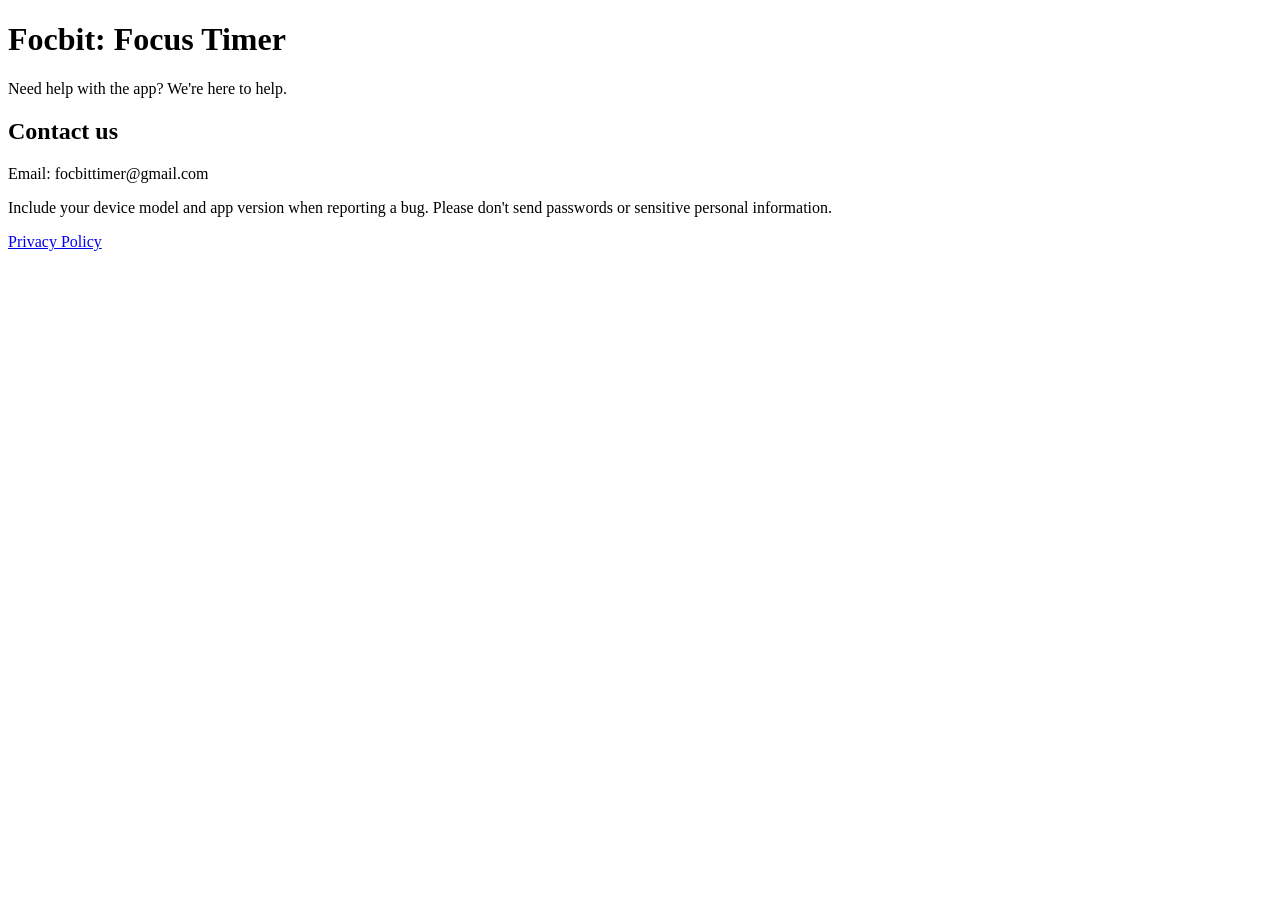
==== index.html @ 4e266520 "Create index.html" ====
<!doctype html>
<html lang="en">
<head>
  <meta charset="utf-8">
  <meta name="viewport" content="width=device-width, initial-scale=1">
  <title>Focbit: Focus Timer</title>
</head>
<body>
  <main>
    <h1>Focbit: Focus Timer</h1>
    <p>Need help with the app? We're here to help.</p>
    <h2>Contact us</h2>
    <p>Email: focbittimer@gmail.com</p>
    <p>Include your device model and app version when reporting a bug.
       Please don't send passwords or sensitive personal information.</p>
    <p><a href="privacy.html">Privacy Policy</a></p>
  </main>
</body>
</html>
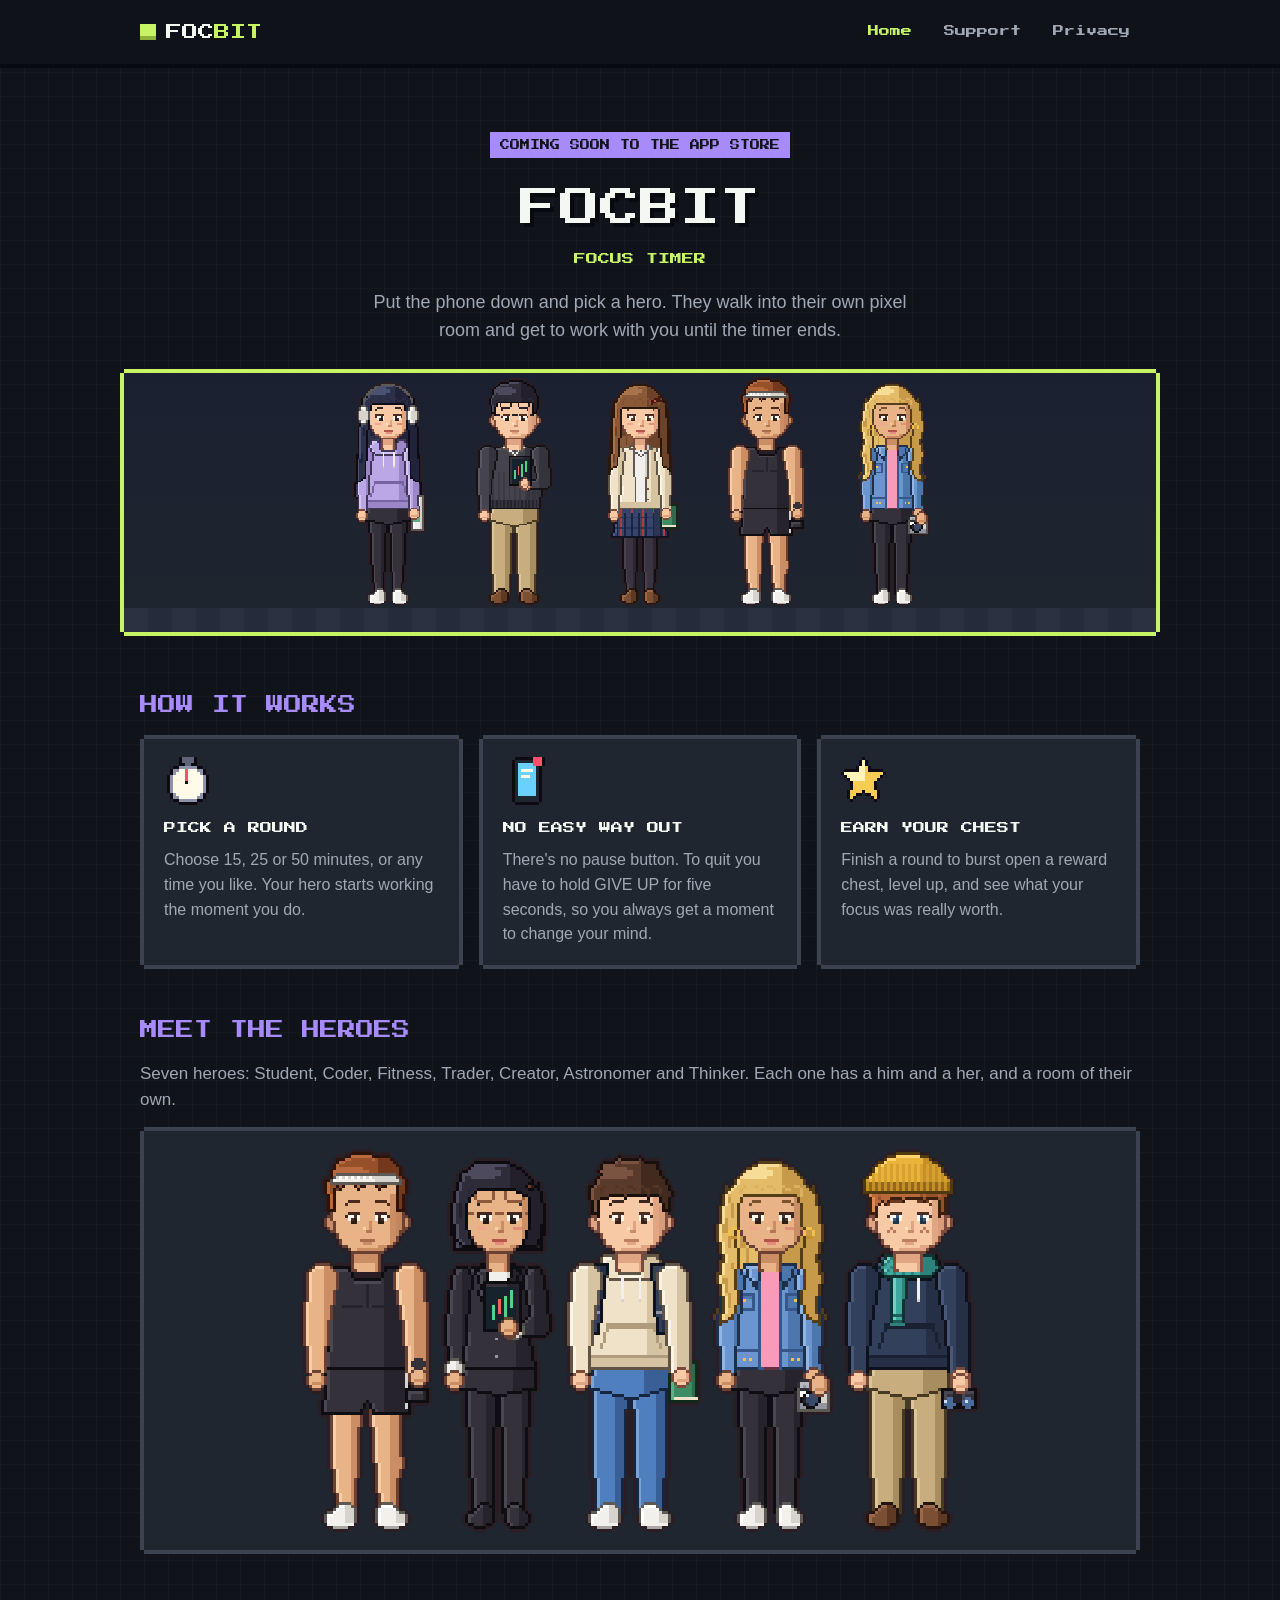
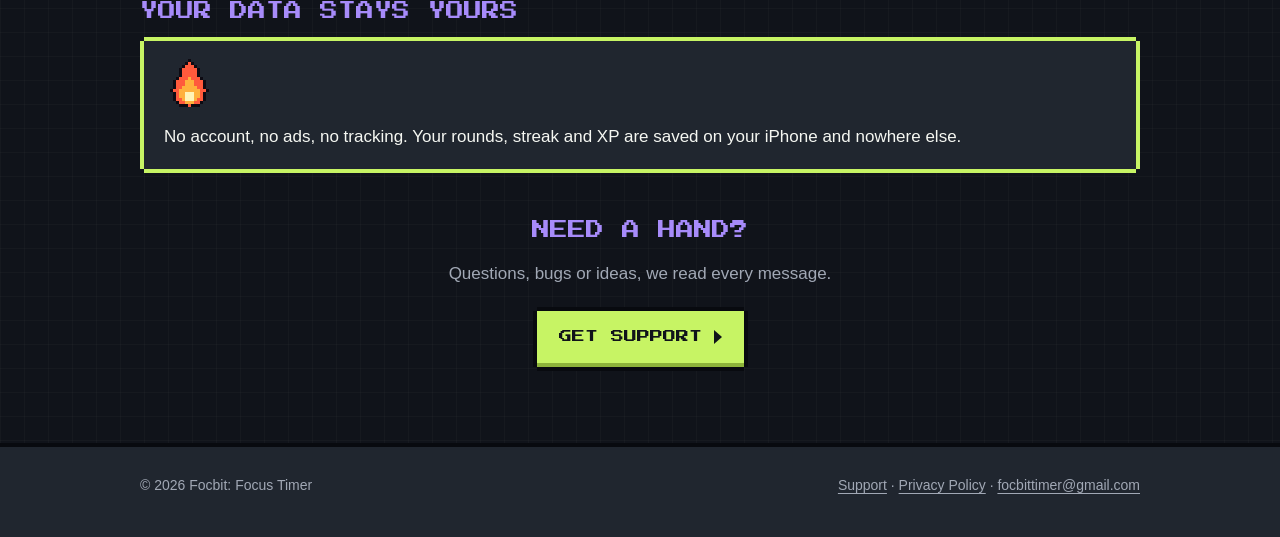
==== commit 896c832a: "new pages uploaded" ====
--- a/index.html
+++ b/index.html
@@ -1,20 +1,78 @@
-
 <!doctype html>
 <html lang="en">
 <head>
-  <meta charset="utf-8">
-  <meta name="viewport" content="width=device-width, initial-scale=1">
-  <title>Focbit: Focus Timer</title>
+<meta charset="utf-8">
+<meta name="viewport" content="width=device-width, initial-scale=1, viewport-fit=cover">
+<meta name="theme-color" content="#10131a">
+<title>Focbit: Focus Timer</title>
+<meta name="description" content="An 8-bit focus timer. Pick a hero, start a round, and they work alongside you in their own pixel room.">
+<link rel="stylesheet" href="style.css">
 </head>
 <body>
-  <main>
-    <h1>Focbit: Focus Timer</h1>
-    <p>Need help with the app? We're here to help.</p>
-    <h2>Contact us</h2>
-    <p>Email: focbittimer@gmail.com</p>
-    <p>Include your device model and app version when reporting a bug.
-       Please don't send passwords or sensitive personal information.</p>
-    <p><a href="privacy.html">Privacy Policy</a></p>
-  </main>
+<header class="top">
+  <div class="wrap">
+    <a class="brand" href="index.html" aria-label="Focbit home"><span class="dot"></span><span>FOC<b>BIT</b></span></a>
+    <nav aria-label="Pages">
+      <a class="home-link" href="index.html" aria-current="page">Home</a>
+      <a href="support.html">Support</a>
+      <a href="privacy.html">Privacy</a>
+    </nav>
+  </div>
+</header>
+<main>
+  <section class="wrap hero">
+    <span class="chip">COMING SOON TO THE APP STORE</span>
+    <h1 style="margin-top:24px">FOCBIT</h1>
+    <p class="sub">FOCUS TIMER</p>
+    <p class="lead">Put the phone down and pick a hero. They walk into their own pixel room and get to work with you until the timer ends.</p>
+    <div class="px stage">
+      <div class="cast" aria-hidden="true">
+        <div class="sprite hide-s" style="background-image:url(img/coder-f-hi.png)"></div>
+        <div class="sprite" style="background-image:url(img/trader-hi.png)"></div>
+        <div class="sprite" style="background-image:url(img/student-f-hi.png)"></div>
+        <div class="sprite" style="background-image:url(img/fitness-hi.png)"></div>
+        <div class="sprite hide-s" style="background-image:url(img/creator-f-hi.png)"></div>
+      </div>
+      <div class="floor"></div>
+    </div>
+  </section>
+
+  <section class="wrap">
+    <h2>HOW IT WORKS</h2>
+    <div class="features">
+      <div class="px"><div class="icon" style="background-image:url(img/icon-watch.png)"></div><h3>PICK A ROUND</h3><p>Choose 15, 25 or 50 minutes, or any time you like. Your hero starts working the moment you do.</p></div>
+      <div class="px"><div class="icon" style="background-image:url(img/icon-phone.png)"></div><h3>NO EASY WAY OUT</h3><p>There's no pause button. To quit you have to hold GIVE UP for five seconds, so you always get a moment to change your mind.</p></div>
+      <div class="px"><div class="icon" style="background-image:url(img/icon-star.png)"></div><h3>EARN YOUR CHEST</h3><p>Finish a round to burst open a reward chest, level up, and see what your focus was really worth.</p></div>
+    </div>
+  </section>
+
+  <section class="wrap">
+    <h2>MEET THE HEROES</h2>
+    <p class="dim">Seven heroes: Student, Coder, Fitness, Trader, Creator, Astronomer and Thinker. Each one has a him and a her, and a room of their own.</p>
+    <div class="px"><img class="lineup" src="img/lineup.png" width="1362" height="768" alt="The seven Focbit heroes standing in a row"></div>
+  </section>
+
+  <section class="wrap">
+    <h2>YOUR DATA STAYS YOURS</h2>
+    <div class="px lime">
+      <div class="icon" style="background-image:url(img/icon-flame.png)"></div>
+      <p>No account, no ads, no tracking. Your rounds, streak and XP are saved on your iPhone and nowhere else.</p>
+    </div>
+  </section>
+
+  <section class="wrap cta">
+    <h2>NEED A HAND?</h2>
+    <p class="dim">Questions, bugs or ideas, we read every message.</p>
+    <div class="row">
+      <a class="button px" href="support.html">GET SUPPORT <span class="arrow"></span></a>
+    </div>
+  </section>
+</main>
+<footer>
+  <div class="wrap">
+    <span>© 2026 Focbit: Focus Timer</span>
+    <span><a href="support.html">Support</a> · <a href="privacy.html">Privacy Policy</a> · <a href="mailto:focbittimer@gmail.com">focbittimer@gmail.com</a></span>
+  </div>
+</footer>
 </body>
 </html>
--- a/style.css
+++ b/style.css
@@ -0,0 +1,128 @@
+/* Focbit website, in the app's Pixel Neon style. No outside requests:
+   the pixel font and the art are in this folder. */
+@font-face {
+  font-family: "Press Start 2P";
+  src: url("fonts/PressStart2P.ttf") format("truetype");
+  font-display: swap;
+}
+:root {
+  --bg: #10131a; --surface: #20262f; --raised: #292f3a; --lime: #c7f464; --lime-shade: #8db33a;
+  --violet: #a78bfa; --text: #f5f7f2; --dim: #a1a8b5; --border: #3b4350; --overlay: #080a0f; --error: #ff7a6b;
+  --u: 4px; /* one "pixel" of the boxes */
+}
+* { box-sizing: border-box; }
+html { -webkit-text-size-adjust: 100%; scroll-behavior: smooth; }
+body {
+  margin: 0; background: var(--bg); color: var(--text);
+  font: 17px/1.55 -apple-system, BlinkMacSystemFont, "SF Pro Text", "Segoe UI", Roboto, Helvetica, Arial, sans-serif;
+  /* faint pixel grid, like the app's backdrops */
+  background-image: linear-gradient(rgba(255,255,255,.025) 1px, transparent 1px), linear-gradient(90deg, rgba(255,255,255,.025) 1px, transparent 1px);
+  background-size: 24px 24px;
+}
+img { image-rendering: pixelated; image-rendering: crisp-edges; max-width: 100%; }
+a { color: var(--lime); text-underline-offset: 3px; }
+a:focus-visible, summary:focus-visible { outline: 3px solid var(--violet); outline-offset: 4px; }
+.pixel, h1, h2, h3, .button, nav, summary .q-tag { font-family: "Press Start 2P", ui-monospace, monospace; font-weight: 400; letter-spacing: 0; }
+
+.wrap { max-width: 1040px; margin: 0 auto; padding: 0 16px; }
+@media (min-width: 414px) { .wrap { padding: 0 20px; } }
+
+/* ---- header ---- */
+header.top { position: sticky; top: 0; z-index: 10; background: rgba(16,19,26,.94); backdrop-filter: blur(6px); border-bottom: var(--u) solid var(--overlay); }
+header.top .wrap { display: flex; align-items: center; justify-content: space-between; gap: 12px; min-height: 64px; }
+.brand { display: flex; align-items: center; gap: 10px; color: var(--text); text-decoration: none; font-family: "Press Start 2P", monospace; font-size: 16px; }
+.brand b { color: var(--lime); font-weight: 400; }
+.brand .dot { width: 16px; height: 16px; background: var(--lime); box-shadow: inset 0 -4px var(--lime-shade); }
+nav { display: flex; gap: 4px; font-size: 10px; }
+nav a { color: var(--dim); text-decoration: none; padding: 16px 10px; min-height: 44px; display: inline-flex; align-items: center; }
+nav a[aria-current="page"] { color: var(--lime); }
+@media (min-width: 600px) { nav { font-size: 11px; gap: 12px; } }
+
+/* ---- pixel boxes: notched corners, like PixelBox in the app ---- */
+.px {
+  position: relative; background: var(--surface); margin: var(--u);
+  box-shadow: 0 calc(-1 * var(--u)) 0 0 var(--b, var(--border)), 0 var(--u) 0 0 var(--b, var(--border)),
+              calc(-1 * var(--u)) 0 0 0 var(--b, var(--border)), var(--u) 0 0 0 var(--b, var(--border)),
+              inset 0 calc(-1 * var(--u)) 0 0 var(--shade, transparent);
+  padding: 18px 20px;
+}
+.px.lime { --b: var(--lime); }
+.px.violet { --b: var(--violet); }
+.px > :first-child { margin-top: 0; } .px > :last-child { margin-bottom: 0; }
+
+.button {
+  --b: var(--overlay); --shade: var(--lime-shade);
+  display: inline-flex; align-items: center; justify-content: center; gap: 12px; min-height: 50px;
+  background: var(--lime); color: var(--bg); text-decoration: none; font-size: 13px; padding: 16px 22px 20px;
+  transition: transform .06s;
+}
+.button:active { transform: translateY(var(--u)); --shade: transparent; }
+.button .arrow { width: 0; height: 0; border: 7px solid transparent; border-left: 8px solid currentColor; border-right: 0; }
+.chip { display: inline-block; font-family: "Press Start 2P", monospace; font-size: 10px; line-height: 1; color: var(--bg); background: var(--violet); padding: 8px 10px; }
+
+/* ---- type ---- */
+h1 { font-size: 28px; line-height: 1.3; margin: 0; text-shadow: 4px 4px 0 var(--overlay); }
+h2 { font-size: 15px; line-height: 1.5; color: var(--violet); margin: 48px 0 16px; }
+h3 { font-size: 12px; line-height: 1.6; margin: 0 0 10px; }
+.lead { color: var(--dim); font-size: 18px; }
+.updated { color: var(--dim); font-size: 14px; margin: 12px 0 28px; }
+p, li { color: var(--text); }
+.dim { color: var(--dim); }
+ul { padding-left: 22px; } li { margin: 8px 0; }
+ul.marks { list-style: none; padding: 0; }
+ul.marks li { position: relative; padding-left: 30px; }
+ul.marks li::before { content: ""; position: absolute; left: 4px; top: 8px; width: 10px; height: 10px; background: var(--lime); box-shadow: 0 2px var(--lime-shade); }
+ul.marks.no li::before { background: var(--error); box-shadow: none; }
+@media (min-width: 768px) { h1 { font-size: 40px; } h2 { font-size: 18px; } }
+
+/* ---- page frame ---- */
+main { padding: 40px 0 72px; }
+.doc { max-width: 720px; margin: 0 auto; }
+footer { border-top: var(--u) solid var(--overlay); background: var(--surface); padding: 28px 0 40px; color: var(--dim); font-size: 14px; }
+footer .wrap { display: flex; flex-wrap: wrap; gap: 12px 24px; align-items: center; justify-content: space-between; }
+footer a { color: var(--dim); }
+
+/* ---- home ---- */
+.hero { text-align: center; padding: 24px 0 8px; }
+.hero .sub { font-family: "Press Start 2P", monospace; font-size: 12px; color: var(--lime); margin: 16px 0 0; }
+.hero .lead { max-width: 560px; margin: 20px auto 28px; }
+.cast { display: flex; justify-content: center; align-items: flex-end; gap: 4px; margin: 32px auto 0; max-width: 100%; overflow: hidden; }
+.sprite { --w: 102px; --h: 196px; width: var(--w); height: var(--h); flex: 0 0 auto;
+  background-size: calc(var(--w) * 10) var(--h); background-repeat: no-repeat; image-rendering: pixelated;
+  animation: wave 1.5s steps(10) infinite; }
+.sprite:nth-child(2) { animation-delay: -.5s; } .sprite:nth-child(3) { animation-delay: -1s; }
+.sprite:nth-child(4) { animation-delay: -.3s; } .sprite:nth-child(5) { animation-delay: -.8s; }
+.sprite.hide-s { display: none; }
+@keyframes wave { to { background-position: calc(var(--w) * -10) 0; } }
+@media (min-width: 600px) { .sprite { --w: 122px; --h: 235px; } .sprite.hide-s { display: block; } }
+@media (prefers-reduced-motion: reduce) { .sprite, .icon { animation: none !important; } }
+.stage { --b: var(--lime); background: linear-gradient(#1a2030, var(--surface)); padding: 0 12px; }
+.floor { height: 24px; background: repeating-linear-gradient(90deg, #2a3140 0 24px, #252b38 24px 48px); margin: 0 -12px; }
+
+.features { display: grid; gap: 16px; margin-top: 8px; }
+@media (min-width: 768px) { .features { grid-template-columns: repeat(3, 1fr); } }
+.icon { width: 48px; height: 48px; background-size: 192px 48px; image-rendering: pixelated; animation: icon 1s steps(4) infinite; margin-bottom: 14px; }
+@keyframes icon { to { background-position: -192px 0; } }
+.features p { color: var(--dim); font-size: 16px; margin: 0; }
+.lineup { display: block; margin: 0 auto; width: 100%; max-width: 680px; }
+.cta { text-align: center; }
+.cta .row { display: flex; flex-wrap: wrap; gap: 16px; justify-content: center; margin-top: 20px; }
+
+/* ---- support / privacy ---- */
+.tldr { --b: var(--lime); }
+details.px { padding: 0 20px; margin: 16px var(--u); }
+details.px[open] { --b: var(--lime); }
+summary { cursor: pointer; list-style: none; padding: 16px 32px 16px 0; min-height: 44px; font-weight: 600; position: relative; }
+summary::-webkit-details-marker { display: none; }
+summary::after { content: ""; position: absolute; right: 2px; top: 50%; margin-top: -4px; border: 7px solid transparent; border-top: 8px solid var(--dim); border-bottom: 0; }
+details[open] summary::after { border-top-color: var(--lime); transform: rotate(180deg); }
+details p { margin: 0 0 18px; }
+.contact { display: grid; gap: 20px; align-items: center; }
+@media (min-width: 600px) { .contact { grid-template-columns: auto 1fr; } }
+.sad { --w: 102px; --h: 196px; width: var(--w); height: var(--h); background: url(img/trader-f-sad.png) 0 0 / calc(var(--w) * 4) var(--h) no-repeat; animation: sad 3.2s steps(1) infinite; margin: 0 auto; }
+@keyframes sad { 0%,40% { background-position: 0 0 } 45%,55% { background-position: calc(var(--w) * -1) 0 } 60%,72% { background-position: calc(var(--w) * -2) 0 } 76%,92% { background-position: calc(var(--w) * -3) 0 } 96% { background-position: 0 0 } }
+.email { font-family: "Press Start 2P", monospace; font-size: 11px; line-height: 1.8; word-break: break-all; }
+
+/* small phones: the brand already links home, so the nav drops Home */
+@media (max-width: 479px) { nav .home-link { display: none; } nav a { padding: 16px 8px; } }
+.lineup { height: auto; }
